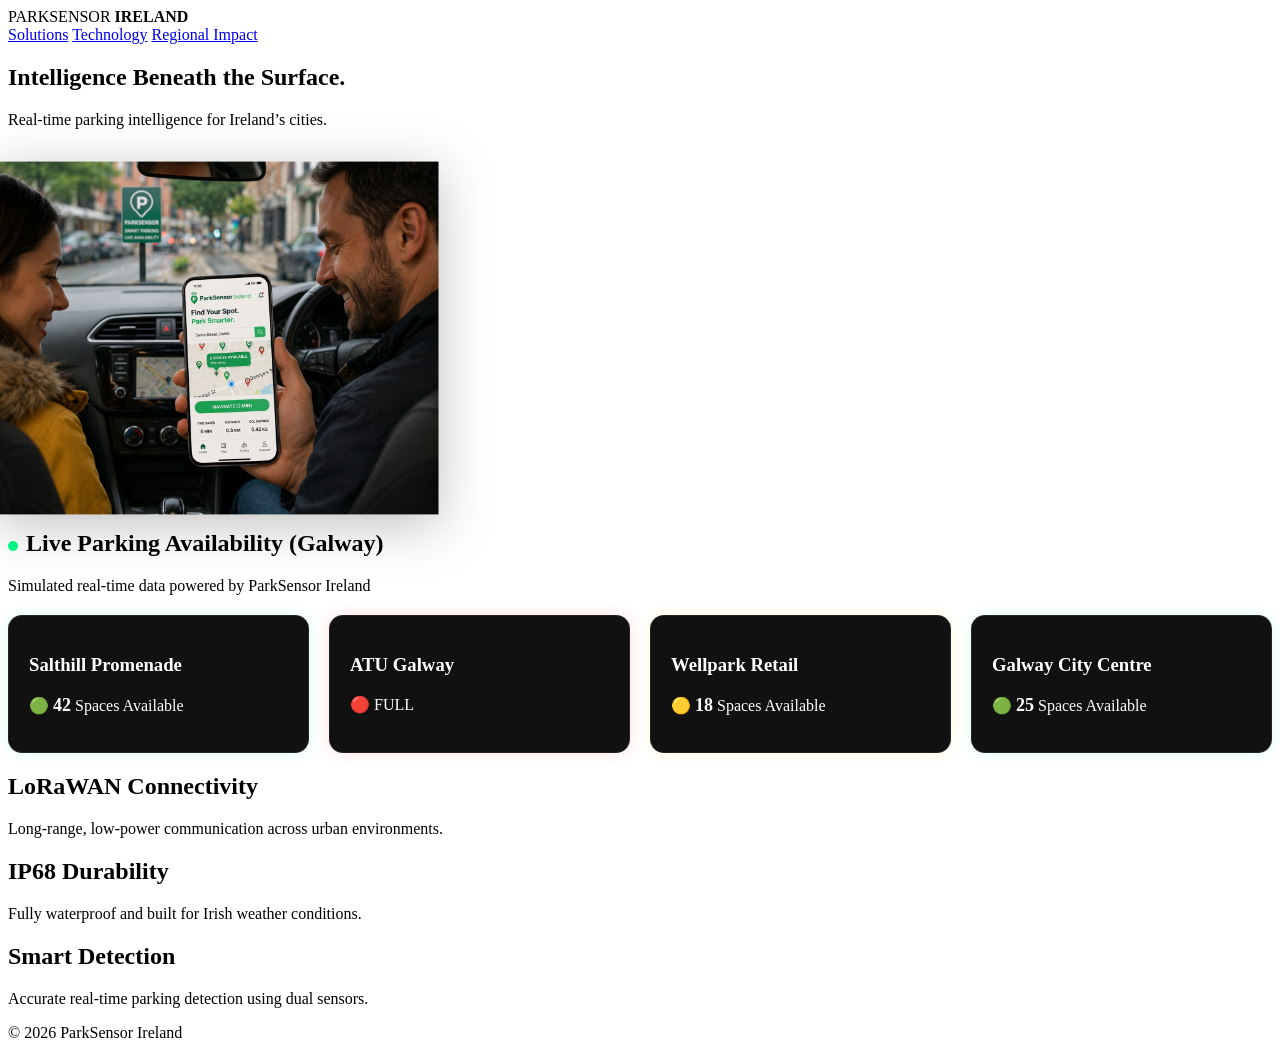
==== index.html @ 234b4f24 "Add files via upload" ====
<!DOCTYPE html>
<html lang="en">
<head>
    <meta charset="UTF-8">
    <meta name="viewport" content="width=device-width, initial-scale=1.0">
    <title>ParkSensor Ireland | IoT Urban Solutions</title>
    <link rel="stylesheet" href="css/style.css">

    <!-- Added internal animation styles (you can move to CSS later) -->
    <style>
        /* HERO IMAGE UPGRADE */
        .hero img {
            width: 420px;
            max-width: 90%;
            margin-top: 25px;
            transform: scale(1.05);
            filter: drop-shadow(0 10px 25px rgba(0,0,0,0.25));
        }

        /* LIVE MAP LOOK */
        .map-grid {
            display: grid;
            grid-template-columns: repeat(auto-fit, minmax(220px, 1fr));
            gap: 20px;
            margin-top: 20px;
        }

        .location {
            padding: 20px;
            border-radius: 14px;
            background: #111;
            color: white;
            position: relative;
            overflow: hidden;
            border: 1px solid rgba(255,255,255,0.08);
            transition: transform 0.2s ease;
        }

        .location:hover {
            transform: translateY(-4px);
        }

        /* STATUS COLORS */
        .available { box-shadow: 0 0 15px rgba(0,255,120,0.15); }
        .busy { box-shadow: 0 0 15px rgba(255,50,50,0.15); }
        .medium { box-shadow: 0 0 15px rgba(255,200,0,0.15); }

        /* PULSING LIVE DOT */
        .live-dot {
            display: inline-block;
            width: 10px;
            height: 10px;
            border-radius: 50%;
            background: #00ff88;
            margin-right: 8px;
            animation: pulse 1.5s infinite;
        }

        @keyframes pulse {
            0% { transform: scale(1); opacity: 1; }
            50% { transform: scale(1.6); opacity: 0.4; }
            100% { transform: scale(1); opacity: 1; }
        }

        /* NUMBER ANIMATION */
        .count {
            font-weight: bold;
            font-size: 18px;
            animation: pop 0.6s ease;
        }

        @keyframes pop {
            0% { transform: scale(0.8); opacity: 0.5; }
            100% { transform: scale(1); opacity: 1; }
        }

    </style>
</head>

<body>

<!-- NAV -->
<nav>
    <div class="logo">PARKSENSOR <strong>IRELAND</strong></div>
    <div class="nav-links">
        <a href="index.html" class="active">Solutions</a>
        <a href="tech.html">Technology</a>
        <a href="impact.html">Regional Impact</a>
    </div>
</nav>

<!-- HERO -->
<section class="hero">
    <div class="hero-content">
        <h1>Intelligence Beneath the Surface.</h1>
        <p>Real-time parking intelligence for Ireland’s cities.</p>

        <!-- BIGGER SENSOR IMAGE -->
        <img src="images/ParkSensor.png" alt="ParkSensor device">
    </div>
</section>

<!-- LIVE MAP SECTION -->
<section class="live-map">
    <h2><span class="live-dot"></span>Live Parking Availability (Galway)</h2>
    <p>Simulated real-time data powered by ParkSensor Ireland</p>

    <div class="map-grid">

        <div class="location available">
            <h3>Salthill Promenade</h3>
            <p>🟢 <span class="count">42</span> Spaces Available</p>
        </div>

        <div class="location busy">
            <h3>ATU Galway</h3>
            <p>🔴 FULL</p>
        </div>

        <div class="location medium">
            <h3>Wellpark Retail</h3>
            <p>🟡 <span class="count">18</span> Spaces Available</p>
        </div>

        <div class="location available">
            <h3>Galway City Centre</h3>
            <p>🟢 <span class="count">25</span> Spaces Available</p>
        </div>

    </div>
</section>

<!-- TECH GRID -->
<section class="grid">
    <div class="card">
        <h2>LoRaWAN Connectivity</h2>
        <p>Long-range, low-power communication across urban environments.</p>
    </div>

    <div class="card">
        <h2>IP68 Durability</h2>
        <p>Fully waterproof and built for Irish weather conditions.</p>
    </div>

    <div class="card">
        <h2>Smart Detection</h2>
        <p>Accurate real-time parking detection using dual sensors.</p>
    </div>
</section>

<!-- FOOTER -->
<footer>
    <p>© 2026 ParkSensor Ireland</p>
</footer>

</body>
</html>
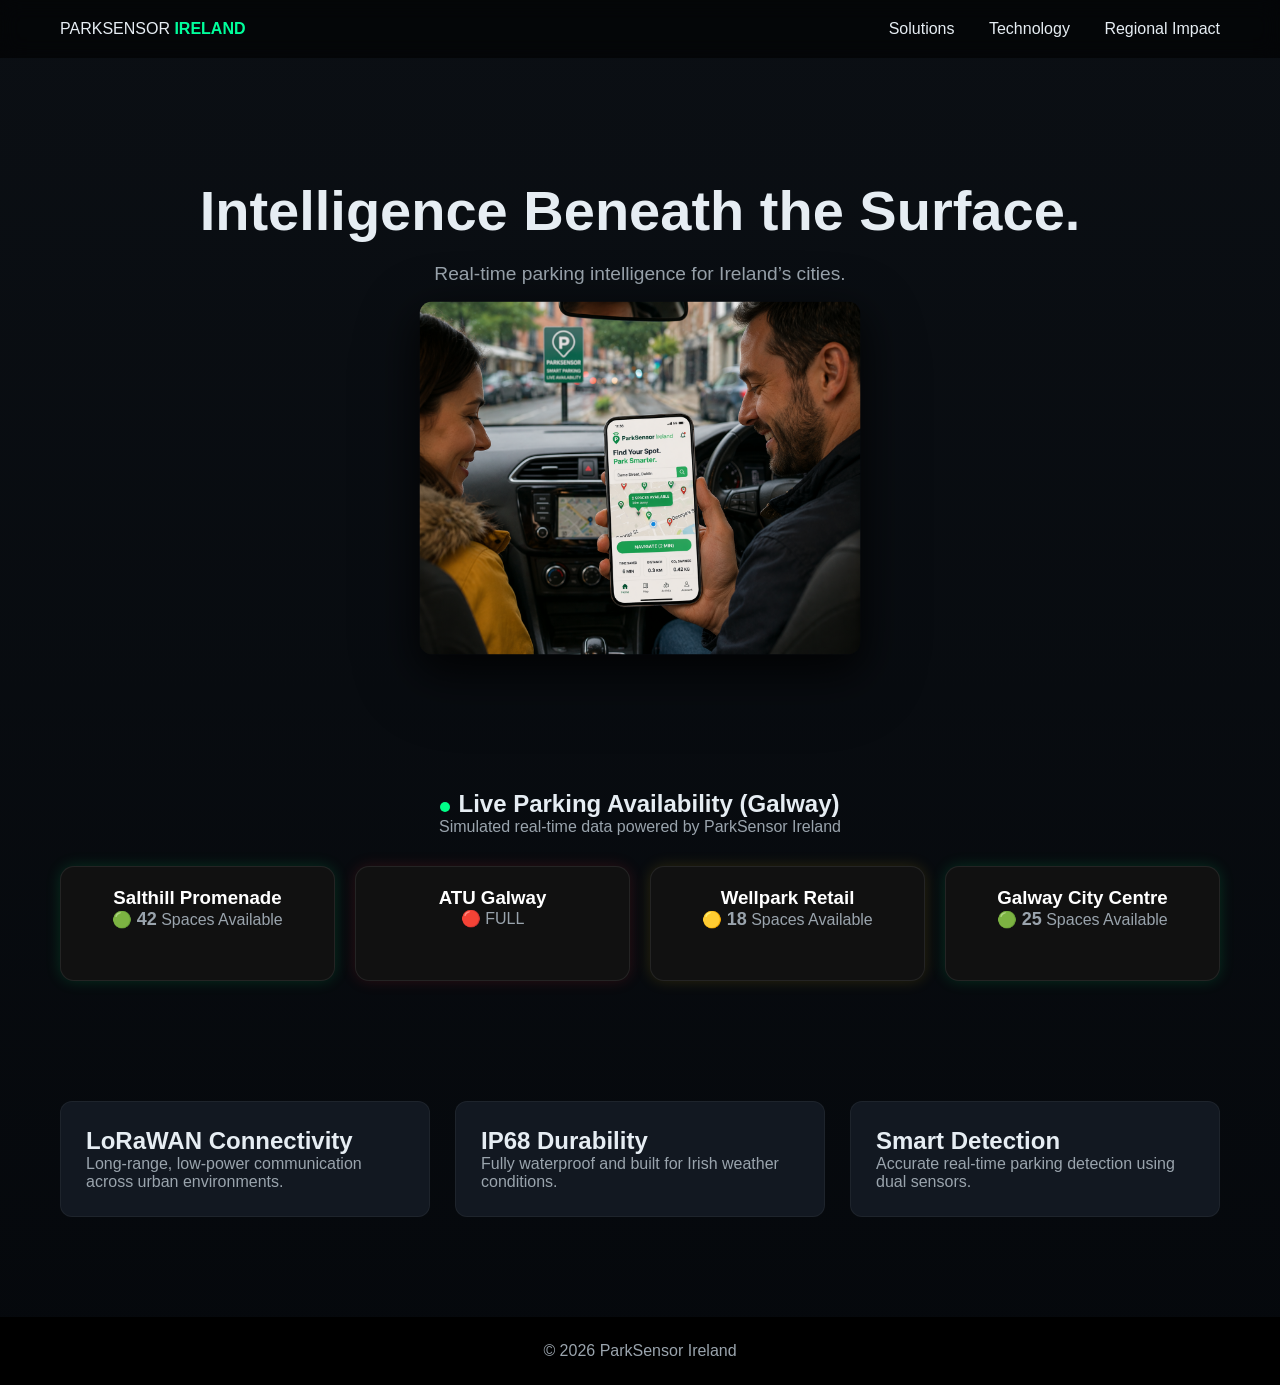
==== commit 9c7a82b0: "Fix HTML formatting and structure" ====
--- a/index.html
+++ b/index.html
@@ -4,7 +4,7 @@
     <meta charset="UTF-8">
     <meta name="viewport" content="width=device-width, initial-scale=1.0">
     <title>ParkSensor Ireland | IoT Urban Solutions</title>
-    <link rel="stylesheet" href="css/style.css">
+    <link rel="stylesheet" href="CSS/style.css">
 
     <!-- Added internal animation styles (you can move to CSS later) -->
     <style>
@@ -154,4 +154,4 @@
 </footer>
 
 </body>
-</html>+</html>
--- a/CSS/style.css
+++ b/CSS/style.css
@@ -0,0 +1,255 @@
+:root {
+    --dark: #0b0f14;
+    --card: #121821;
+    --text: #e6edf3;
+    --muted: #9aa4ad;
+    --emerald: #00ff9c;
+}
+
+/* RESET */
+* {
+    margin: 0;
+    padding: 0;
+    box-sizing: border-box;
+}
+
+body {
+    font-family: 'Segoe UI', sans-serif;
+    background: linear-gradient(180deg, #0b0f14, #05080c);
+    color: var(--text);
+}
+
+/* NAV */
+nav {
+    display: flex;
+    justify-content: space-between;
+    align-items: center;
+    padding: 20px 60px;
+    background: rgba(0,0,0,0.6);
+    backdrop-filter: blur(10px);
+    position: sticky;
+    top: 0;
+    z-index: 100;
+}
+
+.logo strong {
+    color: var(--emerald);
+}
+
+.nav-links a {
+    color: var(--text);
+    margin-left: 30px;
+    text-decoration: none;
+    transition: 0.3s;
+}
+
+.nav-links a:hover {
+    color: var(--emerald);
+}
+
+.active {
+    color: var(--emerald);
+}
+
+/* HERO */
+.hero {
+    text-align: center;
+    padding: 120px 20px 80px;
+}
+
+.hero h1 {
+    font-size: 3.5rem;
+    margin-bottom: 20px;
+}
+
+.hero p {
+    color: var(--muted);
+    font-size: 1.2rem;
+}
+
+/* HERO IMAGE */
+.hero img {
+    margin-top: 40px;
+    width: 280px;
+    max-width: 90%;
+    border-radius: 12px;
+    box-shadow: 0 15px 40px rgba(0,0,0,0.7);
+}
+
+/* GRID */
+.grid {
+    display: grid;
+    grid-template-columns: repeat(auto-fit, minmax(250px, 1fr));
+    gap: 25px;
+    padding: 60px;
+}
+
+/* CARDS */
+.card {
+    background: var(--card);
+    padding: 25px;
+    border-radius: 12px;
+    transition: 0.3s;
+    border: 1px solid rgba(255,255,255,0.05);
+}
+
+.card:hover {
+    transform: translateY(-8px);
+    box-shadow: 0 10px 25px rgba(0,0,0,0.6);
+}
+
+.card p {
+    color: var(--muted);
+}
+
+/* IMAGE SECTIONS */
+.image-section {
+    text-align: center;
+    padding: 60px 20px;
+}
+
+.image-section img {
+    width: 85%;
+    max-width: 700px;
+    border-radius: 12px;
+    box-shadow: 0 15px 40px rgba(0,0,0,0.7);
+    transition: 0.3s;
+}
+
+.image-section img:hover {
+    transform: scale(1.03);
+}
+
+/* APP IMAGE */
+.app-image {
+    width: 300px !important;
+    margin-top: 20px;
+}
+
+/* FLOW */
+.flow {
+    text-align: center;
+    padding: 60px 20px;
+}
+
+.flow-steps {
+    display: flex;
+    justify-content: center;
+    flex-wrap: wrap;
+    gap: 15px;
+    margin-top: 20px;
+}
+
+.step {
+    background: var(--card);
+    padding: 15px 20px;
+    border-radius: 8px;
+}
+
+.arrow {
+    font-size: 22px;
+    color: var(--emerald);
+}
+
+/* STATS */
+.stats {
+    display: flex;
+    justify-content: space-around;
+    padding: 60px 20px;
+    flex-wrap: wrap;
+}
+
+.stat {
+    text-align: center;
+    margin: 10px;
+}
+
+.stat h2 {
+    font-size: 2.5rem;
+    color: var(--emerald);
+}
+
+/* HEADER */
+.content-header {
+    text-align: center;
+    padding: 80px 20px 40px;
+}
+
+.content-header p {
+    color: var(--muted);
+}
+
+/* LIVE MAP (FIXED - NOW OUTSIDE MEDIA QUERY) */
+.live-map {
+    text-align: center;
+    padding: 60px 20px;
+}
+
+.live-map p {
+    color: var(--muted);
+    margin-bottom: 30px;
+}
+
+.map-grid {
+    display: grid;
+    grid-template-columns: repeat(auto-fit, minmax(220px, 1fr));
+    gap: 20px;
+    padding: 0 40px;
+}
+
+.location {
+    padding: 20px;
+    border-radius: 10px;
+    background: var(--card);
+    border: 1px solid rgba(255,255,255,0.05);
+    transition: 0.3s;
+}
+
+.location:hover {
+    transform: translateY(-5px);
+}
+
+/* STATUS COLORS */
+.available {
+    border-left: 5px solid #00ff9c;
+}
+
+.medium {
+    border-left: 5px solid #ffc107;
+}
+
+.busy {
+    border-left: 5px solid #ff4d4d;
+}
+
+/* FOOTER */
+footer {
+    text-align: center;
+    padding: 25px;
+    background: #000;
+    margin-top: 40px;
+    color: var(--muted);
+}
+
+/* RESPONSIVE (FIXED PROPERLY) */
+@media (max-width: 768px) {
+    nav {
+        flex-direction: column;
+    }
+
+    .nav-links {
+        margin-top: 10px;
+    }
+
+    .hero h1 {
+        font-size: 2.5rem;
+    }
+
+    .grid {
+        padding: 30px;
+    }
+
+    .map-grid {
+        padding: 0 20px;
+    }
+}
